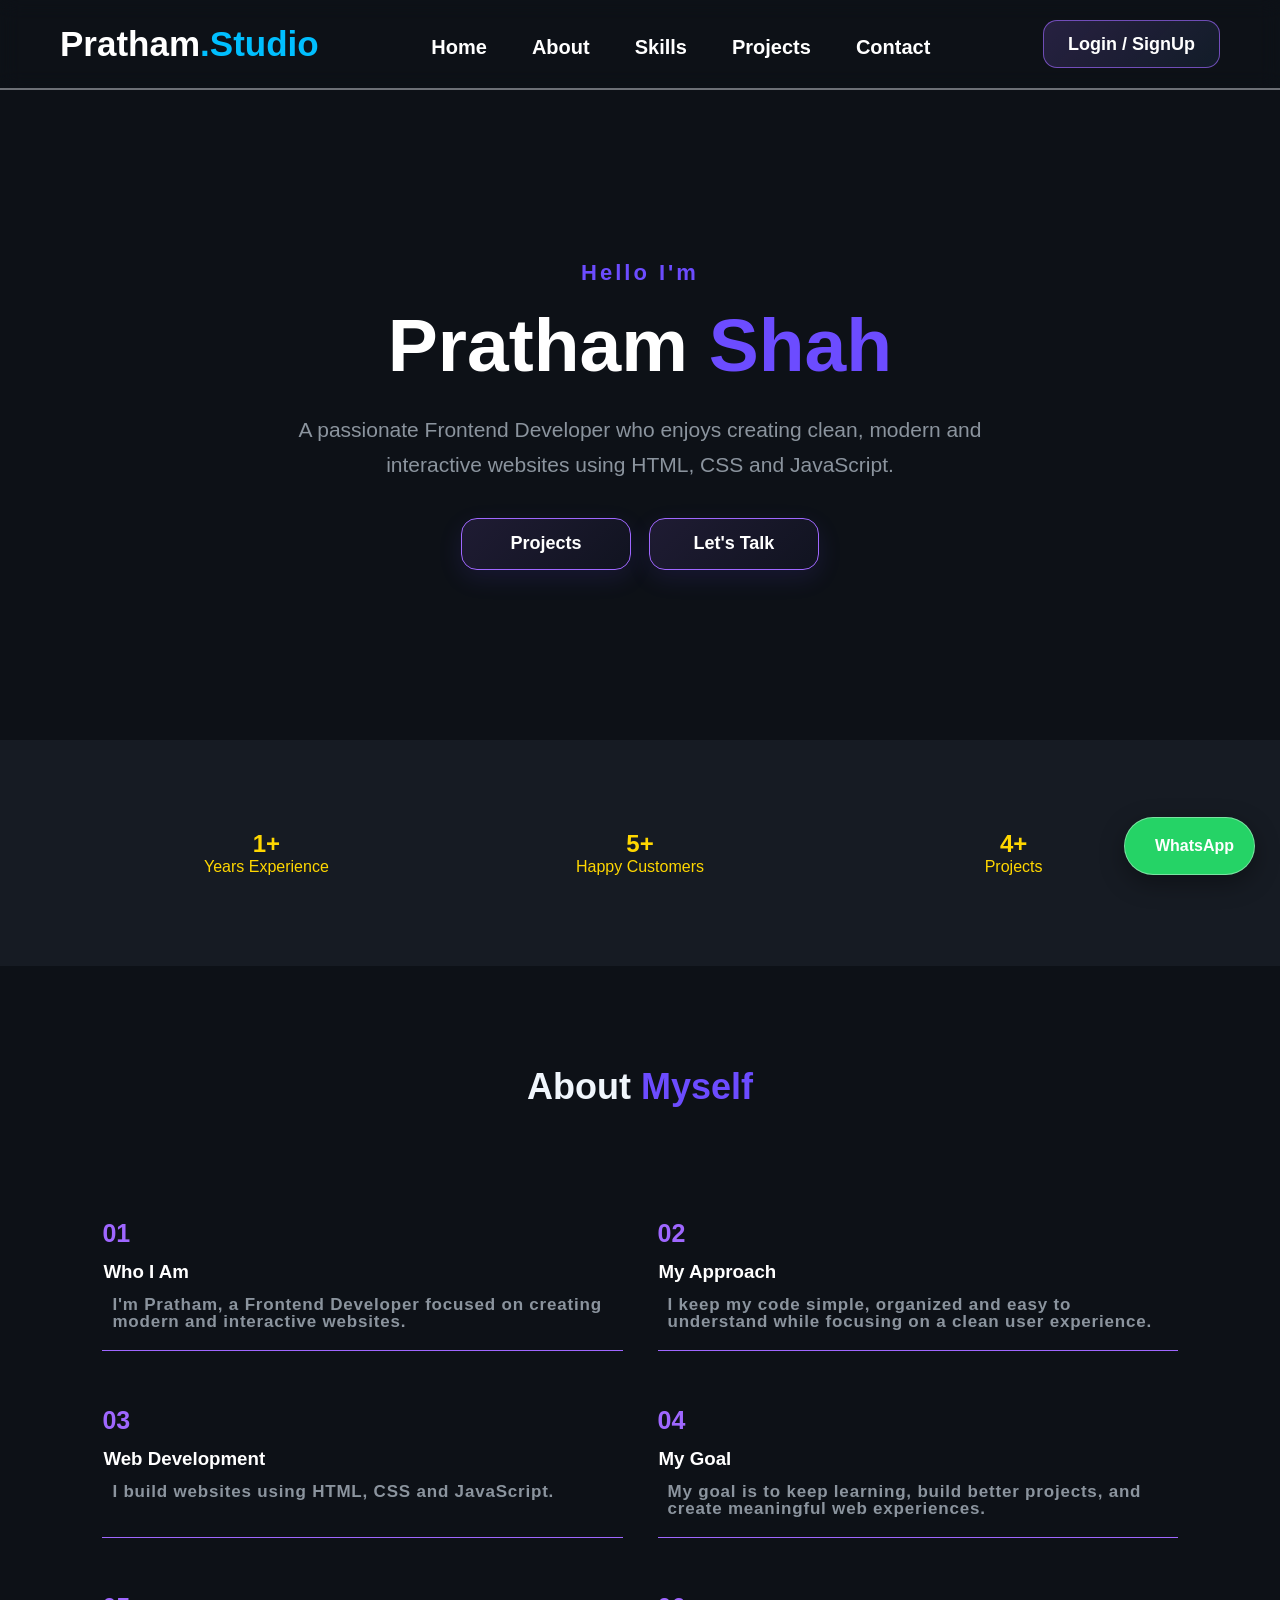
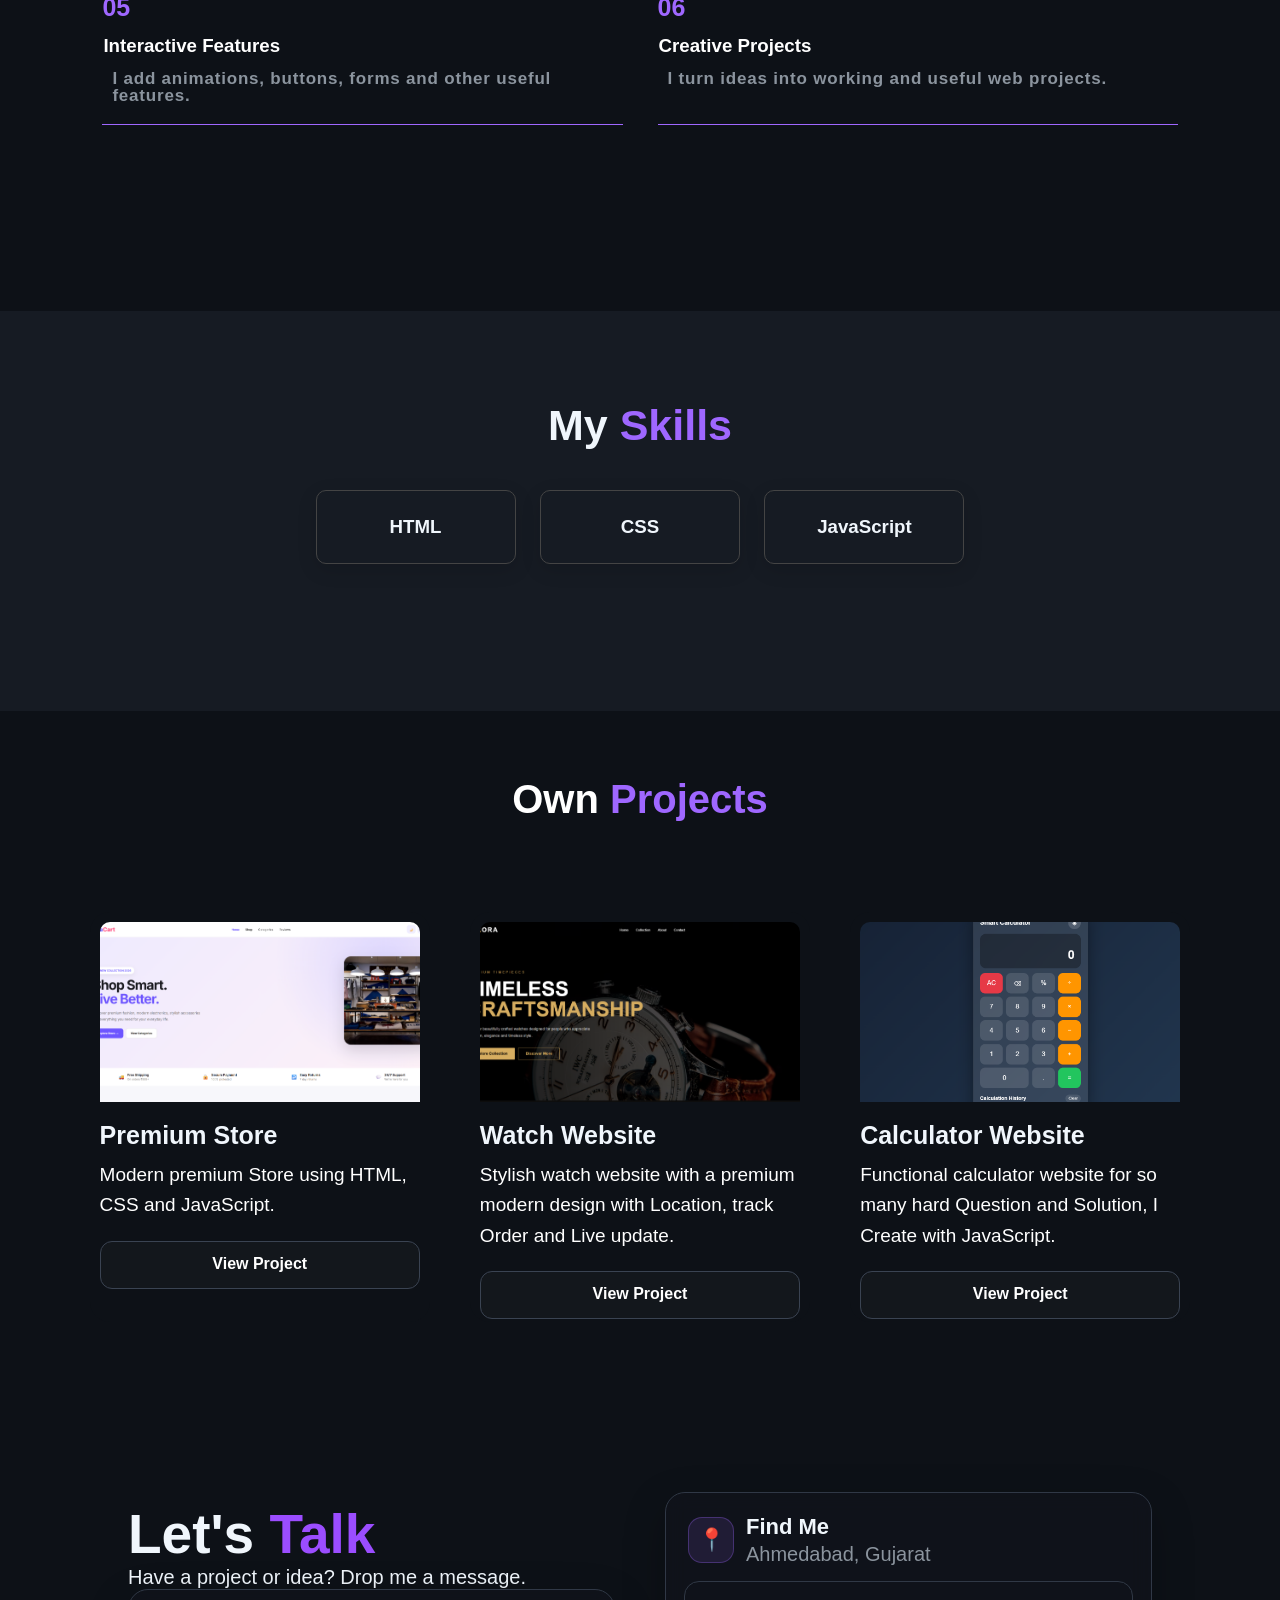
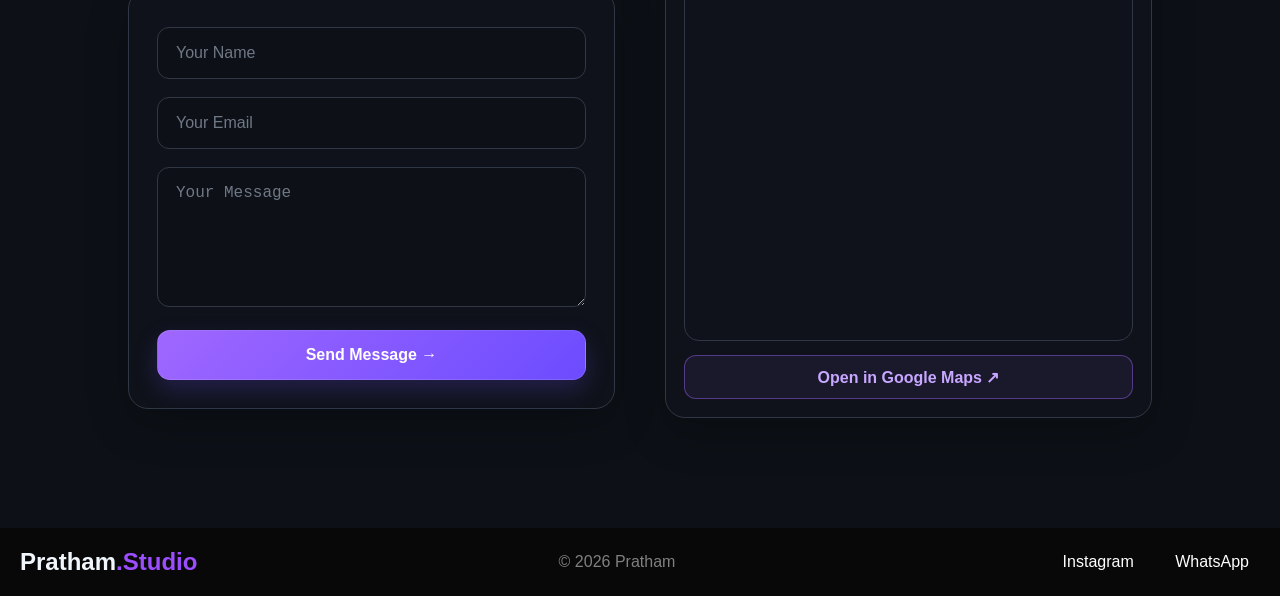
==== index.html @ 8ce38091 "Add files via upload" ====
<!DOCTYPE html>
<html lang="en">

<head>
    <meta charset="UTF-8">
    <meta name="viewport" content="width=device-width, initial-scale=1.0">
    <title>My Website</title>
    <link rel="stylesheet" href="style1.css">
</head>

<body>

    <!-- NAVBAR -->

    <nav>
        <div class="a1">
            Pratham<span>.Studio</span>
        </div>

        <ul class="a2">
            <li><a href="#" id="l1">Home</a></li>
            <li><a href="#c1" id="l2">About</a></li>
            <li><a href="#z1" id="l3">Skills</a></li>
            <li><a href="#d2" id="l4">Projects</a></li>
            <li><a href="#contact" id="l5">Contact</a></li>
        </ul>

        <a href="login.html" class="a3">Login / SignUp</a>
    </nav>

    <!-- hero -->

    <section class="b1">
        <div id="b2">
            <div class="b3">Hello I'm</div>
            <h1>Pratham <span>Shah</span></h1>
            <p>A passionate Frontend Developer who enjoys
                creating clean, modern and interactive websites
                using HTML, CSS and JavaScript.</p>
            <div>
                <button type="button" class="b4" onclick="location.href='#d2'">Projects</button>&nbsp;&nbsp;&nbsp;
                <button type="button" class="b4"onclick="location.href='#contact'">Let's Talk</button>
            </div>
        </div>
    </section>

    <!-- My experience -->

    <section class="stats">

        <div class="stat">
            <h2>1+</h2>
            <p>Years Experience</p>
        </div>

        <div class="stat">
            <h2>5+</h2>
            <p>Happy Customers</p>
        </div>

        <div class="stat">
            <h2>4+</h2>
            <p>Projects</p>
        </div>

    </section>

    <!-- About -->

    <section id="c1">
        <div class="c2-title">
            <h2>About <span>Myself</span></h2>
        </div>
        <br><br>
        <div class="c3">
            <div>
                <span>01</span>
                <h3>Who I Am</h3>
                <p>I'm Pratham, a Frontend Developer focused on creating modern and interactive websites.</p>
            </div>
            <div>
                <span>02</span>
                <h3>My Approach</h3>
                <p>I keep my code simple, organized and easy to understand while focusing on a clean user experience.
                </p>
            </div>
            <div>
                <span>03</span>
                <h3>Web Development</h3>
                <p>I build websites using HTML, CSS and JavaScript.</p>
            </div>
            <div>
                <span>04</span>
                <h3>My Goal</h3>
                <p>My goal is to keep learning, build better projects, and create meaningful web experiences.</p>
            </div>
            <div>
                <span>05</span>
                <h3>Interactive Features</h3>
                <p>I add animations, buttons, forms and other useful features.</p>
            </div>
            <div>
                <span>06</span>
                <h3>Creative Projects</h3>
                <p>I turn ideas into working and useful web projects.</p>
            </div>
        </div>
    </section>
    <br><br>
    <section class="skills">
        <div id="z1">
            <h2>My <span>Skills</span></h2>
        </div>

        <div class="skill-box" onmouseenter="showText('html')" onmouseleave="hideText()">
            <h3>HTML</h3>
        </div>

        <div class="skill-box" onmouseenter="showText('css')" onmouseleave="hideText()">
            <h3>CSS</h3>
        </div>

        <div class="skill-box" onmouseenter="showText('js')" onmouseleave="hideText()">
            <h3>JavaScript</h3>
        </div>

        <p id="skill-text"></p>

    </section>
    <br><br>
    <div>
        <h1 id="d2">Own <span>Projects</span></h1>
    </div>

    <section class="d1" id="d1">

        <div>
            <img src="Screenshot 2026-09-14 160848.png" alt="Frontend Website">
            <h3>Premium Store</h3>
            <p>Modern premium Store using HTML, CSS and JavaScript.</p>
            <a href="web/Premium Store.html" target="_blank">View Project</a>
        </div>

        <div>
            <img src="Screenshot 2026-08-30 172807.png" alt="Watch Website">
            <h3>Watch Website</h3>
            <p>Stylish watch website with a premium modern design with Location, track Order and Live update.</p>
            <a href="web/watch.html">View Project</a>
        </div>

        <div>
            <img src="Screenshot 2026-08-30 172733.png" alt="Calculator Website">
            <h3>Calculator Website</h3>
            <p>Functional calculator website for so many hard Question and Solution, I Create with JavaScript.</p>
            <a href="web/Calculator.html">View Project</a>
        </div>

    </section>

    <!-- Contact Section -->

    <section class="contact" id="contact">

        <div class="contact-left">
            <h2>Let's <span>Talk</span></h2>
            <p>Have a project or idea? Drop me a message.</p>

            <form>
                <input type="text" placeholder="Your Name">
                <input type="email" placeholder="Your Email">
                <textarea placeholder="Your Message"></textarea>
                <button type="submit">Send Message →</button>
            </form>
        </div>

        <div class="contact-map">
            <div class="map-card">
                <div class="map-heading">
                    <span class="map-dot">📍</span>
                    <div>
                        <h3>Find Me</h3>
                        <p>Ahmedabad, Gujarat</p>
                    </div>
                </div>

                <div class="map-frame">
                    <iframe
                        src="https://www.openstreetmap.org/export/embed.html?bbox=72.45%2C22.95%2C72.70%2C23.15&amp;layer=mapnik&amp;marker=23.0225%2C72.5714"
                        loading="lazy" title="Map showing Ahmedabad, Gujarat">
                    </iframe>
                </div>

                <a class="map-link" href="https://www.google.com/maps/search/?api=1&amp;query=Ahmedabad%2C%20Gujarat"
                    target="_blank" rel="noopener noreferrer">
                    Open in Google Maps ↗
                </a>
            </div>
        </div>

    </section>


    <!-- WhatsApp Floating Button -->
    <a href="https://wa.me/91XXXXXXXXXX?text=Hello%20Pratham%2C%20I%20want%20to%20know%20more%20about%20your%20services."
        target="_blank" rel="noopener noreferrer" class="whatsapp-btn" aria-label="Chat on WhatsApp">
        <i class="fa-brands fa-whatsapp"></i>
        <span>WhatsApp</span>
    </a>

    <!-- Footer -->

    <footer>
        <div class="footer">

            <h2>Pratham<span>.Studio</span></h2>

            <p>© 2026 Pratham</p>

            <div class="icons">
                <a href="#">Instagram</a>
                <a href="#">WhatsApp</a>
            </div>

        </div>
    </footer>

    <script src="script.js"></script>
</body>

</html>
---- style1.css ----
:root {
            --bg: #0D1117;
            --navbar: #484f5872;
            --primary: #238636;
            --accent: #58A6FF;
            --text: #F0F6FC;
            --muted: #8B949E;
        }

        * {
            margin: 0;
            padding: 0;
            box-sizing: border-box;
        }

        .unkempt-regular {
            font-family: "Unkempt", cursive;
            font-weight: 400;
            font-style: normal;
        }

        .unkempt-bold {
            font-family: "Unkempt", cursive;
            font-weight: 700;
            font-style: normal;
        }


        section {
            padding: 90px 7%;
        }

        .stats {
            background: #161b23;
            display: grid;
            grid-template-columns: repeat(3, 1fr);
            text-align: center;
            gap: 20px;
            color: gold;

        }

        html {
            scroll-behavior: smooth;
        }

        body {
            font-family: Arial, sans-serif;
            background: var(--bg);
            color: var(--text);
        }

        /* NAVBAR */
        nav {
            width: 100%;
            height: 90px;
            display: flex;
            align-items: center;
            justify-content: space-between;
            padding: 0 60px;
            position: sticky;
            top: 0;
            z-index: 1000;
            border-bottom: 2px solid #6d7076;
            background: var(--navbar);
            background: transparent;
            backdrop-filter: blur(10px);
            font-size: 30px;
        }

        /* LOGO */
        .a1 {
            color: white;
            font-size: 35px;
            font-weight: bold;
        }

        .a1 span {
            color: #00bfff;
        }

        /* MENU */
        .a2 {
            display: flex;
            gap: 15px;
            list-style: none;
        }
        

        .a2 li a {
            color: white;
            padding: 8px 15px;
            text-decoration: none;
            font-size: 20px;
            font-weight: bold;
            border-radius: 35px;
            transition: 0.2s;
        }

        .a2 li a:hover {
            color: #ffffff;
            background: #9F67FF;
            padding: 14px 38px;
            font-size: 24px;
            border-radius: 50px;
        }


        /* BUTTON */
        .a3 {
            padding: 16px 30px;
            font-size: 18px;
            border-radius: 20px;
            text-decoration: none;
            font-weight: bold;
            transition: 0.3s;
            color: #FFFFFF;
            border: 1px solid white;
            transition: 0.3s;
        }

        .a3:hover {
            /* background: #0f8beb; */
            background: #9F67FF;
            color: #ffffFF;
            transition: .3s;
        }

        #c1,
        #z1,
        #d2,
        #contact {
            scroll-margin-top: 110px;
        }

        /* hero */

        /* .b1 {
     height: 620px;
     display: flex;
     align-items: center;
     padding: 0 10%;
     position: relative;
     overflow: hidden;
 }

 .b2 {
     width: 650px;
     animation: slideUp 1s ease;
 }

 h1 {
     color: white;
 }

 .b3 {
     color: #6c4cff;
     font-weight: bold;
     letter-spacing: 2px;
     margin-bottom: 15px;
 }

 .b1 h1 {
     font-size: 62px;
     line-height: 1.1;
     margin-bottom: 20px;
 }

 .b1 h1 span {
     color: #6c4cff;
 }

 .b1 p {
     font-size: 19px;
     color: #666;
     line-height: 1.7;
     width: 570px;
 }

 .b4 {
     margin-top: 35px;
 }

 .b4 {
     display: inline-flex;
     padding: 15px 30px;
     border-radius: 30px;
     text-decoration: none;
     font-weight: bold;
     font-size: 17px;
     transition: 0.3s;
     background: scroll;
     color: #26bee5;
     border-radius: 35px;
     border: none;
     transition: 0.3s ease;
 }

 .b4:hover {
     background: #0f8beb;
     color: #ffffff;
     text-decoration: none;
     transition: .3s;
 } */

        /* HERO */

        .b1 {
            min-height: 650px;
            display: flex;
            align-items: center;
            justify-content: center;
            text-align: center;
            padding: 80px 10%;
            position: relative;
            overflow: hidden;
        }

        .b2 {
            width: 800px;
            animation: slideUp 1s ease;
        }

        /* Hello I'm */
        .b3 {
            color: #6c4cff;
            font-size: 22px;
            font-weight: bold;
            letter-spacing: 3px;
            margin-bottom: 18px;
        }

        /* Main Heading */
        .b1 h1 {
            color: white;
            font-size: 75px;
            line-height: 1.1;
            margin-bottom: 25px;
        }

        .b1 h1 span {
            color: #6c4cff;
        }

        /* Paragraph */
        .b1 p {
            font-size: 21px;
            color: #8B949E;
            line-height: 1.7;
            width: 700px;
            max-width: 100%;
            margin: auto;
        }

        /* Buttons */
        .b4 {
            display: inline-flex;
            align-items: center;
            justify-content: center;
            margin-top: 35px;
            padding: 16px 35px;
            border-radius: 35px;
            font-weight: bold;
            font-size: 18px;
            background: transparent;
            color: #26bee5;
            border: 1px solid #26bee5;
            cursor: pointer;
            transition: 0.3s ease;
        }

        .b4:hover {
            background: #0f8beb;
            color: white;
            transform: translateY(-4px);
            box-shadow: 0 8px 25px rgba(15, 139, 235, 0.3);
        }

        @keyframes slideUp {
            from {
                opacity: 0;
                transform: translateY(40px);
            }

            to {
                opacity: 1;
                transform: translateY(0);
            }
        }

        /* About */

        #c1 {
            padding: 100px 8%;
        }

        .c2-title {
            text-align: center;
            margin-bottom: 55px;
        }

        .c2-title h2 {
            font-size: 36px;
            margin-bottom: 10px;
        }

        .c2-title span {
            color: #6c4cff;
        }

        .c3 {
            display: grid;
            grid-template-columns: repeat(2, 1fr);
            gap: 35px;

        }

        .c3 div {
            border-bottom: 1px solid #9F67FF;
            padding: 20px 0;
            gap: 20px;
            font-weight: bold;
        }

        .c3 span {
            color: #9F67FF;
            font-size: 25px;
        }

        .c3 h3 {
            color: white;
            margin: 13px 1px;
        }

        .c3 p {
            color: #8B949E;
            line-height: 1;
            margin: 0 10px;
            font-size: 17px;
            letter-spacing: 0.8px;
        }

        /* skills */

        .skills {
            text-align: center;
            justify-content: center;
            background: #161b23;
            height: 400px;
            width: 100%;
            margin: auto;
            margin-top: 50px;
            margin-bottom: 30px;
        }

        .skills h2 {
            font-size: 43px;
        }

        .skills span {
            color: #9F67FF;
        }

        .skill-box {
            display: inline-block;
            width: 200px;
            padding: 25px;
            margin: 10px;
            border: 1px solid #444;
            border-radius: 10px;
            text-align: center;
            margin-top: 40px;
            transition: 0.8s;
        }

        .skill-box:hover {
            background: #9b4dff;
            color: white;
            transition: 0.3s;
        }

        /* h1 */

        #d2 {
            margin: 0;
            font-size: 40px;
            text-align: center;
            /* margin-top: 100px;
     margin-bottom: 100px; */
            color: white;
        }

        #d2 span {
            color: #9F67FF;
        }

        /* PROJECT */

        .d1 {
            display: flex;
            gap: 40px;
            justify-content: center;
        }

        .d1>div {
            width: 250px;
            height: 200px;
            background: var(--bg);
            padding: 10px 10px;
            border-radius: 20px;
            box-sizing: border-box;
            height: 410px;
            width: 500px;

        }

        .d1>div:hover {
            color: #FFFFFF;
        }

        .d1>div>img {
            font-size: 40px;
            margin-bottom: 15px;
        }

        .d1 h3 {
            margin-bottom: 10px;
            font-size: 25px;
        }

        .d1 p {
            line-height: 1.6;
            font-size: 19px;
            color: white;
        }

        .d1 img {
            width: 100%;
            height: 180px;
            object-fit: cover;
            border-radius: 10px 10px 0 0;
        }

        .d1 a {
            display: block;
            margin-top: 25px;
            padding: 13px;
            color: rgb(255, 255, 255);
            text-align: center;
            text-decoration: none;
            border-radius: 8px;
            font-weight: bolder;
            transition: 0.3s;
        }

        .d1 a:hover {
            /* transform: translateY(-3px); */
            background: #9F67FF;
            color: var(--bg);
            font-weight: bolder;
            padding: 25px 30px;
        }

        /* Contact */

        .contact {
            display: flex;
            gap: 50px;
            padding: 80px 10%;
            align-items: center;
            /* margin-top: 120px;
     margin-bottom: 120px; */
        }

        .contact-left {
            width: 50%;
            min-width: 0;
        }

        .contact-map {
            width: 50%;
            min-width: 0;
        }

        .map-card {
            padding: 18px;
            background: rgba(17, 20, 28, 0.78);
            border: 1px solid #303846;
            border-radius: 20px;
            box-shadow: 0 15px 40px rgba(0, 0, 0, 0.25);
            backdrop-filter: blur(10px);
            transition: transform .35s ease, border-color .35s ease, box-shadow .35s ease;
        }

        .map-card:hover {
            transform: translateY(-5px);
            border-color: rgba(159, 103, 255, .65);
            box-shadow: 0 18px 45px rgba(108, 76, 255, .18);
        }

        .map-heading {
            display: flex;
            align-items: center;
            gap: 12px;
            margin: 3px 4px 15px;
        }

        .map-dot {
            width: 46px;
            height: 46px;
            display: grid;
            place-items: center;
            border-radius: 14px;
            background: rgba(159, 103, 255, .12);
            border: 1px solid rgba(159, 103, 255, .3);
            font-size: 22px;
        }

        .map-heading h3 {
            margin: 0 0 3px;
            font-size: 22px;
        }

        .map-heading p {
            margin: 0;
            color: #8b949e;
            font-size: 14px;
        }

        .map-frame {
            width: 100%;
            height: 360px;
            overflow: hidden;
            border-radius: 15px;
            border: 1px solid #303846;
        }

        .map-frame iframe {
            width: 100%;
            height: 100%;
            border: 0;
            display: block;
        }

        .map-link {
            display: flex;
            align-items: center;
            justify-content: center;
            width: 100%;
            min-height: 48px;
            margin-top: 14px;
            padding: 12px 18px;
            box-sizing: border-box;
            border: 1px solid rgba(159, 103, 255, .55);
            border-radius: 13px;
            background: linear-gradient(135deg, rgba(159, 103, 255, .14), rgba(88, 166, 255, .08));
            color: white;
            text-decoration: none;
            font-weight: 600;
            transition: transform .3s ease, background .3s ease, box-shadow .3s ease;
        }

        .map-link:hover {
            transform: translateY(-3px);
            background: linear-gradient(135deg, #9f67ff, #6c4cff);
            box-shadow: 0 10px 25px rgba(159, 103, 255, .25);
        }

        .contact h2 {
            font-size: 55px;
        }

        .contact h2 span {
            color: #9b4dff;
        }

        .contact p {
            font-size: 20px;
        }

        /* =========================
           CONTACT FORM
        ========================= */

        .contact form {
            width: 100%;
            padding: 28px;
            background: rgba(17, 20, 28, 0.78);
            border: 1px solid #303846;
            border-radius: 20px;
            box-shadow: 0 15px 40px rgba(0, 0, 0, 0.25);
            backdrop-filter: blur(10px);
        }

        .contact input,
        .contact textarea {
            width: 100%;
            padding: 16px 18px;
            margin: 9px 0;
            background: #0d1117;
            color: white;
            border: 1px solid #303846;
            border-radius: 12px;
            outline: none;
            font-size: 16px;
            transition: border-color 0.3s ease, box-shadow 0.3s ease, transform 0.3s ease;
        }

        .contact input:focus,
        .contact textarea:focus {
            border-color: #9F67FF;
            box-shadow: 0 0 0 3px rgba(159, 103, 255, 0.12), 0 0 18px rgba(159, 103, 255, 0.15);
            transform: translateY(-2px);
        }

        .contact input::placeholder,
        .contact textarea::placeholder {
            color: #6f7885;
        }

        .contact textarea {
            height: 140px;
            resize: vertical;
        }

        .contact button {
            width: 100%;
            margin-top: 10px;
            padding: 15px;
            background: linear-gradient(135deg, #9F67FF, #6c4cff);
            color: white;
            border: none;
            border-radius: 12px;
            font-size: 17px;
            font-weight: bold;
            cursor: pointer;
            transition: 0.3s ease;
            box-shadow: 0 8px 20px rgba(108, 76, 255, 0.25);
        }

        .contact button:hover {
            transform: translateY(-3px);
            box-shadow: 0 10px 30px rgba(159, 103, 255, 0.45);
        }

        .contact button:active {
            transform: scale(0.98);
        }

        /* =========================
           WHATSAPP GLOW BUTTON
        ========================= */

        .whatsapp-btn {
            position: fixed;
            right: 25px;
            bottom: 25px;
            min-width: 58px;
            height: 58px;
            padding: 0 20px;
            display: flex;
            align-items: center;
            justify-content: center;
            gap: 10px;
            background: #25D366;
            color: white;
            border-radius: 50px;
            text-decoration: none;
            font-size: 16px;
            font-weight: bold;
            border: 2px solid rgba(255, 255, 255, 0.35);
            box-shadow: 0 0 10px rgba(37, 211, 102, 0.45), 0 0 25px rgba(37, 211, 102, 0.25), 0 8px 25px rgba(0, 0, 0, 0.35);
            z-index: 9999;
            transition: all 0.35s ease;
            animation: whatsappPulse 2.5s infinite;
        }

        .whatsapp-btn i {
            font-size: 30px;
        }

        .whatsapp-btn:hover {
            transform: translateY(-6px) scale(1.06);
            background: #20c961;
            box-shadow: 0 0 18px rgba(37, 211, 102, 0.8), 0 0 40px rgba(37, 211, 102, 0.45), 0 12px 30px rgba(0, 0, 0, 0.4);
        }

        @keyframes whatsappPulse {

            0%,
            100% {
                box-shadow: 0 0 10px rgba(37, 211, 102, 0.45), 0 0 25px rgba(37, 211, 102, 0.25), 0 8px 25px rgba(0, 0, 0, 0.35);
            }

            50% {
                box-shadow: 0 0 18px rgba(37, 211, 102, 0.75), 0 0 40px rgba(37, 211, 102, 0.45), 0 10px 30px rgba(0, 0, 0, 0.35);
            }
        }

        @media (max-width: 900px) {
            .contact {
                gap: 30px;
                padding-left: 6%;
                padding-right: 6%;
            }

            .contact-left,
            .contact-map {
                width: 50%;
            }

            .map-frame {
                height: 330px;
            }
        }

        @media (max-width: 700px) {
            .contact {
                flex-direction: column;
                padding: 60px 6%;
            }

            .contact-left,
            .contact-map {
                width: 100%;
            }

            .contact h2 {
                font-size: 40px;
            }

            .contact form {
                padding: 20px;
                box-sizing: border-box;
            }

            .map-frame {
                height: 300px;
            }
        }

        @media (max-width: 600px) {
            .whatsapp-btn {
                right: 18px;
                bottom: 18px;
                width: 58px;
                min-width: 58px;
                height: 58px;
                padding: 0;
                border-radius: 50%;
            }

            .whatsapp-btn span {
                display: none;
            }
        }

        /* footer */

        footer {
            padding: 15px 20px;
            background: #080808;
            margin-top: 30px;
        }

        .footer {
            display: flex;
            align-items: center;
            justify-content: space-between;
        }

        .footer h2 span {
            color: #9b4dff;
        }

        .footer p {
            color: gray;
        }

        .icons a {
            color: white;
            text-decoration: none;
            margin-left: 15px;
        }

        .icons a:hover {
            color: #9b4dff;
        }

        /* ===== GLOBAL BUTTON UPGRADE ===== */
        button,
        .a3,
        .b4,
        .d1 a,
        .map-link,
        .icons a,
        .whatsapp-btn {
            -webkit-tap-highlight-color: transparent;
        }

        .a3,
        .b4,
        .d1 a,
        .map-link {
            position: relative;
            overflow: hidden;
        }

        .a2::before,
        .a3::before,
        .b4::before,
        .d1 a::before,
        .map-link::before {
            content: "";
            position: absolute;
            top: 0;
            left: -120%;
            width: 70%;
            height: 100%;
            background: linear-gradient(90deg,
                    transparent,
                    rgba(255, 255, 255, .20),
                    transparent);
            transform: skewX(-20deg);
            transition: left .55s ease;
        }

        .a3:hover::before,
        .b4:hover::before,
        .d1 a:hover::before,
        .map-link:hover::before {
            left: 140%;
        }

        /* Navbar CTA */
        .a3 {
            display: inline-flex;
            align-items: center;
            justify-content: center;
            min-height: 48px;
            padding: 12px 24px;
            border: 1px solid rgba(159, 103, 255, .65);
            border-radius: 14px;
            background: linear-gradient(135deg, rgba(159, 103, 255, .18), rgba(88, 166, 255, .08));
            box-shadow: 0 0 0 rgba(159, 103, 255, 0);
            transition: transform .3s ease, box-shadow .3s ease, background .3s ease;
        }

        .a3:hover {
            background: linear-gradient(135deg, #9f67ff, #6c4cff);
            transform: translateY(-3px);
            box-shadow: 0 10px 28px rgba(159, 103, 255, .28);
        }

        /* Hero CTA */
        .b4 {
            min-width: 170px;
            min-height: 52px;
            padding: 14px 28px;
            border: 1px solid #9f67ff;
            border-radius: 16px;
            background: linear-gradient(135deg, rgba(159, 103, 255, .12), rgba(108, 76, 255, .04));
            color: #fff;
            box-shadow: 0 8px 24px rgba(108, 76, 255, .12);
        }

        .b4:hover {
            background: linear-gradient(135deg, #9f67ff, #6c4cff);
            color: #fff;
            transform: translateY(-4px);
            box-shadow: 0 14px 32px rgba(159, 103, 255, .32);
        }

        /* Project buttons */
        .d1 a {
            position: relative;
            min-height: 48px;
            padding: 13px 18px;
            margin-top: 20px;
            border: 1px solid #3a4352;
            background: rgba(255, 255, 255, .025);
            color: #fff;
            border-radius: 12px;
            transition: transform .3s ease, background .3s ease, border-color .3s ease, box-shadow .3s ease;
        }

        .d1 a:hover {
            background: linear-gradient(135deg, #9f67ff, #6c4cff);
            border-color: #9f67ff;
            color: #fff;
            padding: 13px 18px;
            transform: translateY(-3px);
            box-shadow: 0 10px 24px rgba(159, 103, 255, .25);
        }

        /* Contact submit */
        .contact button {
            position: relative;
            overflow: hidden;
            min-height: 50px;
            padding: 14px 25px;
            border: 1px solid rgba(255, 255, 255, .10);
            border-radius: 13px;
            background: linear-gradient(135deg, #9f67ff, #6c4cff);
            color: #fff;
            font-size: 16px;
            font-weight: 700;
            cursor: pointer;
            box-shadow: 0 10px 25px rgba(108, 76, 255, .22);
            transition: transform .3s ease, box-shadow .3s ease, filter .3s ease;
        }

        .contact button:hover {
            transform: translateY(-3px);
            filter: brightness(1.08);
            box-shadow: 0 14px 32px rgba(108, 76, 255, .38);
        }

        .contact button:active {
            transform: translateY(0) scale(.98);
        }

        /* Map button */
        .map-link {
            min-height: 44px;
            padding: 11px 18px;
            border: 1px solid rgba(159, 103, 255, .45);
            border-radius: 12px;
            background: rgba(159, 103, 255, .08);
            color: #c7a7ff;
            transition: transform .3s ease, background .3s ease, box-shadow .3s ease;
        }

        .map-link:hover {
            background: #9f67ff;
            color: #fff;
            transform: translateX(4px);
            box-shadow: 0 8px 20px rgba(159, 103, 255, .25);
        }

        /* Skill cards feel clickable */
        .skill-box {
            cursor: pointer;
            box-shadow: 0 6px 20px rgba(0, 0, 0, .12);
        }

        .skill-box:hover {
            transform: translateY(-6px);
            box-shadow: 0 12px 28px rgba(159, 103, 255, .22);
        }

        /* WhatsApp */
        .whatsapp-btn {
            border: 1px solid rgba(255, 255, 255, .38);
            box-shadow:
                0 0 0 0 rgba(37, 211, 102, .30),
                0 8px 25px rgba(0, 0, 0, .35);
            animation: waGlow 2.8s ease-in-out infinite;
        }

        @keyframes waGlow {

            0%,
            100% {
                box-shadow:
                    0 0 0 0 rgba(37, 211, 102, .22),
                    0 8px 25px rgba(0, 0, 0, .35);
            }

            50% {
                box-shadow:
                    0 0 0 8px rgba(37, 211, 102, 0),
                    0 10px 30px rgba(37, 211, 102, .28);
            }
        }

        /* Footer links */
        .icons a {
            display: inline-flex;
            align-items: center;
            min-height: 38px;
            padding: 7px 11px;
            border-radius: 10px;
            transition: transform .25s ease, background .25s ease, color .25s ease;
        }

        .icons a:hover {
            background: rgba(159, 103, 255, .12);
            color: #c7a7ff;
            transform: translateY(-2px);
        }

        /* Better mobile sizing */
        @media (max-width: 700px) {
            .a3 {
                min-height: 44px;
                padding: 10px 16px;
                font-size: 15px;
            }

            .b4 {
                width: min(100%, 240px);
            }

            .d1 a,
            .map-link,
            .contact button {
                min-height: 48px;
            }
        }

        /* Accessibility */
        @media (prefers-reduced-motion: reduce) {

            *,
            *::before,
            *::after {
                animation-duration: .01ms !important;
                animation-iteration-count: 1 !important;
                scroll-behavior: auto !important;
                transition-duration: .01ms !important;
            }
        }
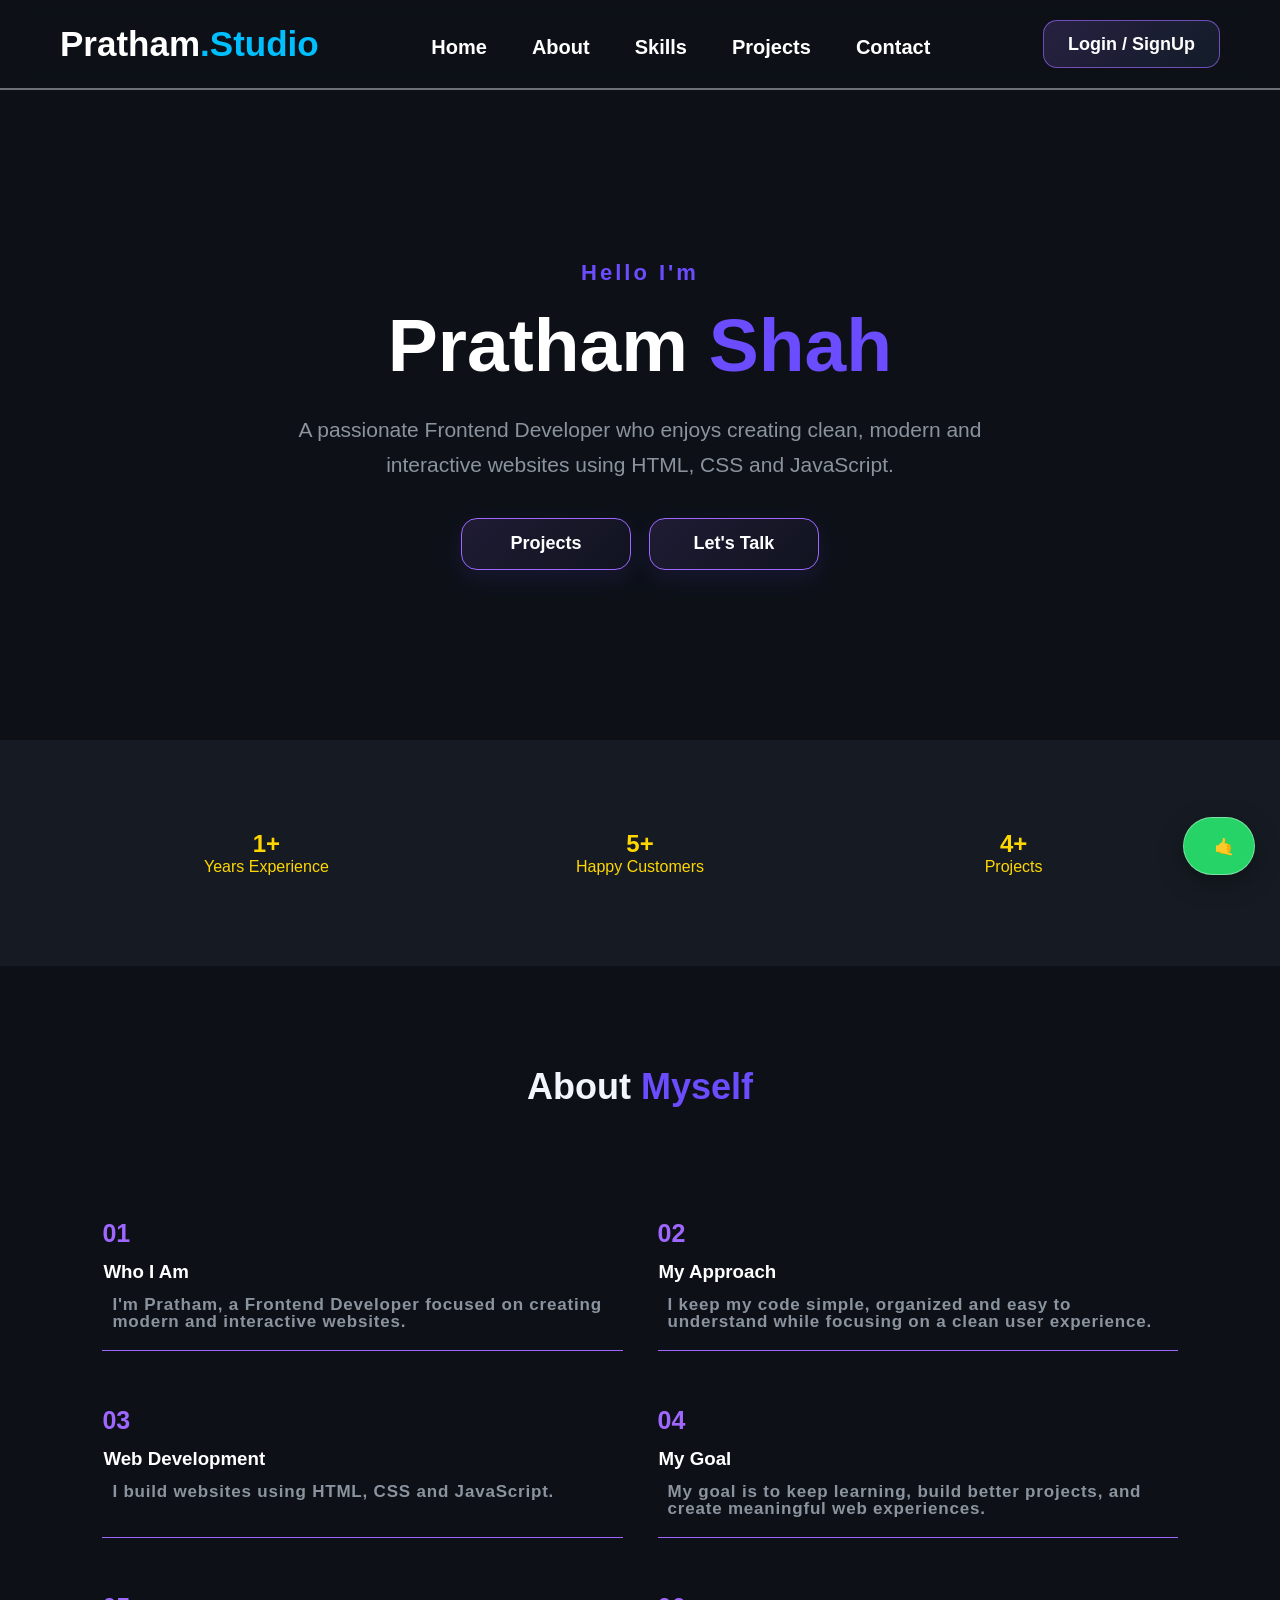
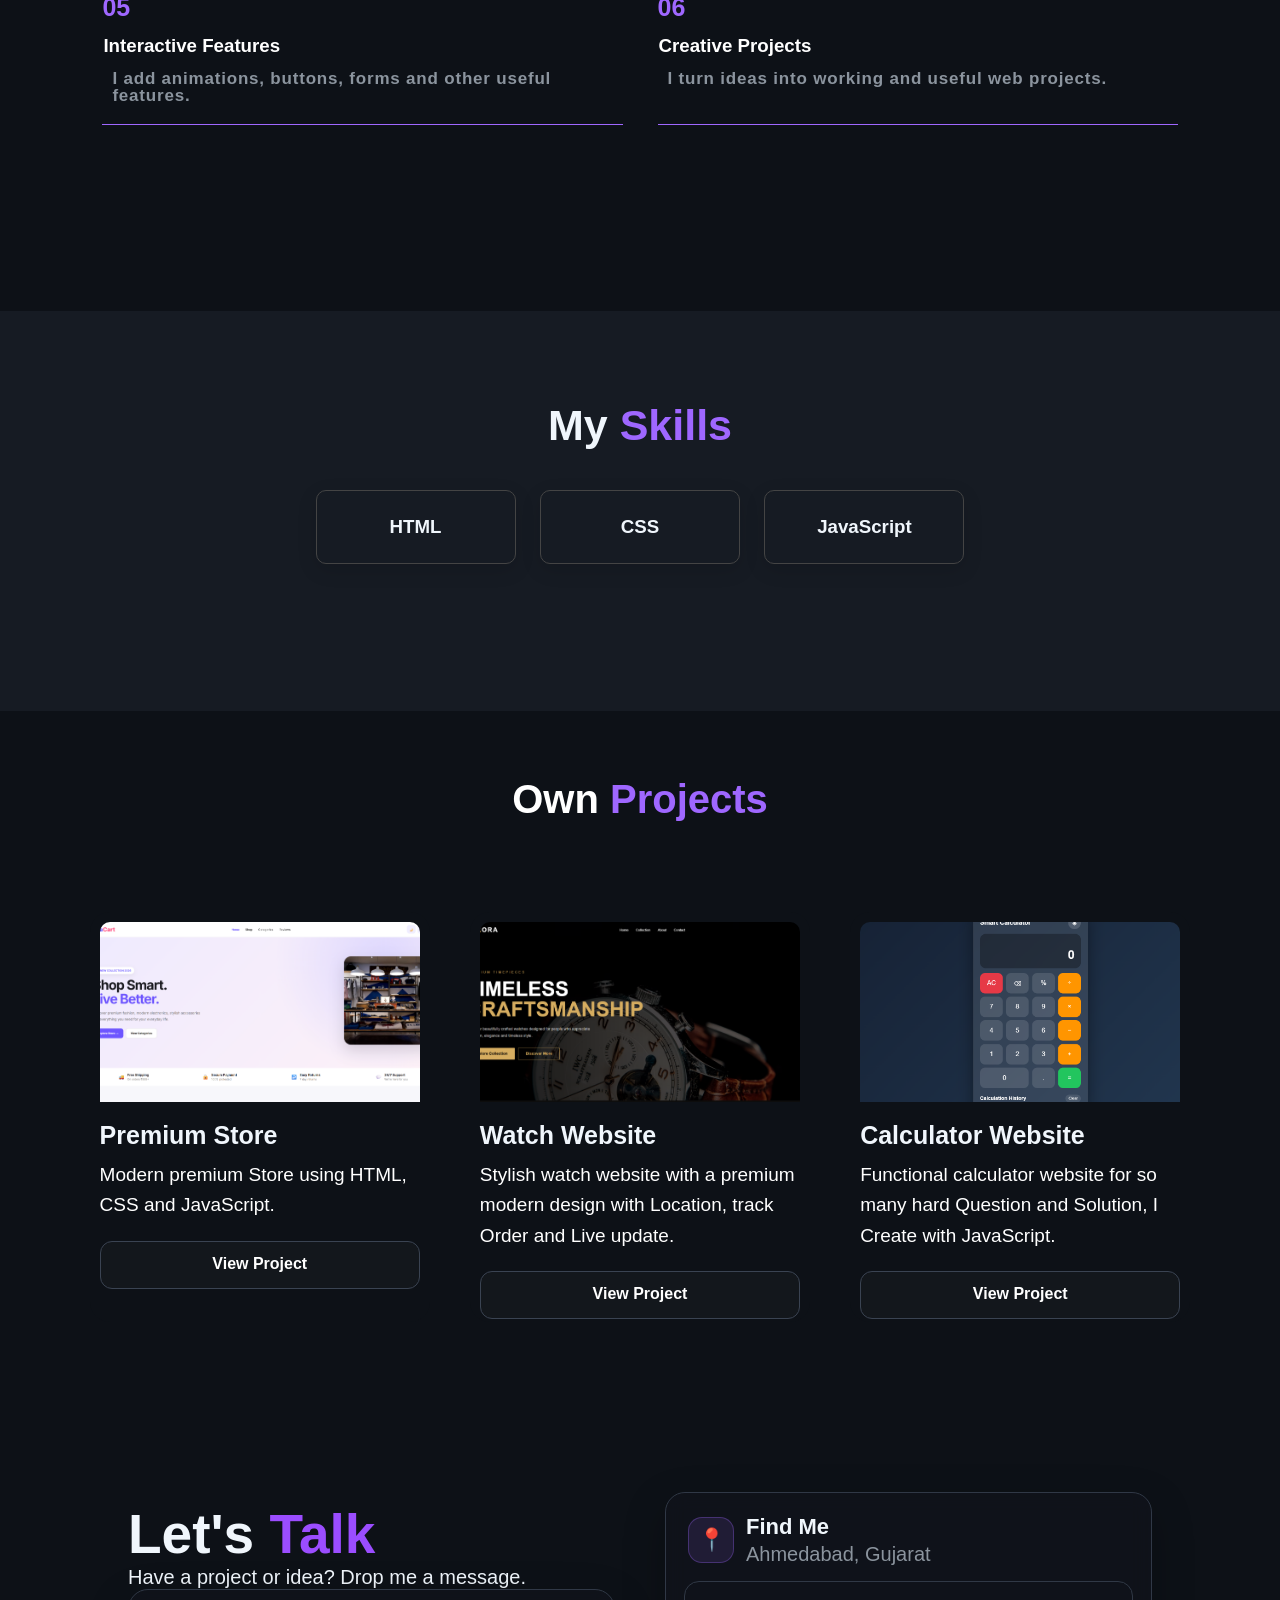
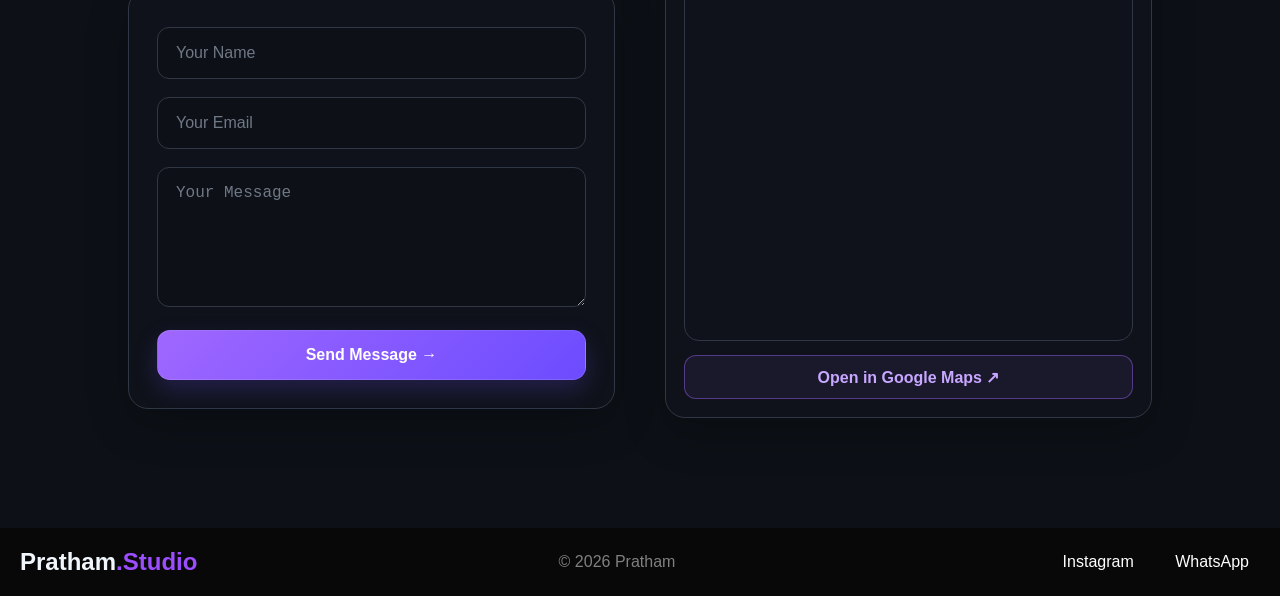
==== commit 7139fc1d: "Fix HTML formatting and structure" ====
--- a/index.html
+++ b/index.html
@@ -138,21 +138,21 @@
             <img src="Screenshot 2026-09-14 160848.png" alt="Frontend Website">
             <h3>Premium Store</h3>
             <p>Modern premium Store using HTML, CSS and JavaScript.</p>
-            <a href="web/Premium Store.html" target="_blank">View Project</a>
+            <a href="Premium Store.html" target="_blank">View Project</a>
         </div>
 
         <div>
             <img src="Screenshot 2026-08-30 172807.png" alt="Watch Website">
             <h3>Watch Website</h3>
             <p>Stylish watch website with a premium modern design with Location, track Order and Live update.</p>
-            <a href="web/watch.html">View Project</a>
+            <a href="watch.html">View Project</a>
         </div>
 
         <div>
             <img src="Screenshot 2026-08-30 172733.png" alt="Calculator Website">
             <h3>Calculator Website</h3>
             <p>Functional calculator website for so many hard Question and Solution, I Create with JavaScript.</p>
-            <a href="web/Calculator.html">View Project</a>
+            <a href="Calculator.html">View Project</a>
         </div>
 
     </section>
@@ -204,7 +204,7 @@
     <a href="https://wa.me/91XXXXXXXXXX?text=Hello%20Pratham%2C%20I%20want%20to%20know%20more%20about%20your%20services."
         target="_blank" rel="noopener noreferrer" class="whatsapp-btn" aria-label="Chat on WhatsApp">
         <i class="fa-brands fa-whatsapp"></i>
-        <span>WhatsApp</span>
+        <span>🤙</span>
     </a>
 
     <!-- Footer -->
@@ -227,4 +227,4 @@
     <script src="script.js"></script>
 </body>
 
-</html>+</html>
--- a/style1.css
+++ b/style1.css
@@ -1020,4 +1020,388 @@
                 scroll-behavior: auto !important;
                 transition-duration: .01ms !important;
             }
-        }+        }
+/* =========================================
+   MOBILE + TABLET RESPONSIVE
+========================================= */
+
+/* TABLET */
+@media (max-width: 900px) {
+
+    nav {
+        height: auto;
+        min-height: 75px;
+        padding: 15px 25px;
+        flex-wrap: wrap;
+        gap: 15px;
+    }
+
+    .a1 {
+        font-size: 28px;
+    }
+
+    .a2 {
+        gap: 5px;
+        flex-wrap: wrap;
+        justify-content: center;
+    }
+
+    .a2 li a {
+        font-size: 16px;
+        padding: 7px 10px;
+    }
+
+    .a2 li a:hover {
+        padding: 9px 15px;
+        font-size: 17px;
+    }
+
+    .a3 {
+        padding: 10px 16px;
+        font-size: 15px;
+    }
+
+    .b1 {
+        min-height: 580px;
+        padding: 70px 6%;
+    }
+
+    .b2 {
+        width: 100%;
+    }
+
+    .b3 {
+        font-size: 19px;
+    }
+
+    .b1 h1 {
+        font-size: 55px;
+    }
+
+    .b1 p {
+        width: 100%;
+        font-size: 18px;
+    }
+
+    .c3 {
+        grid-template-columns: 1fr;
+        gap: 20px;
+    }
+
+    .d1 {
+        flex-wrap: wrap;
+    }
+
+    .d1 > div {
+        width: 45%;
+        height: auto;
+        min-height: 380px;
+    }
+
+    .contact {
+        gap: 30px;
+        padding-left: 6%;
+        padding-right: 6%;
+    }
+
+    .contact-left,
+    .contact-map {
+        width: 50%;
+    }
+}
+
+
+/* MOBILE */
+@media (max-width: 600px) {
+
+    /* NAVBAR */
+    nav {
+        position: sticky;
+        top: 0;
+        width: 100%;
+        padding: 12px 15px;
+        min-height: auto;
+        justify-content: center;
+        flex-direction: column;
+        gap: 12px;
+    }
+
+    .a1 {
+        font-size: 25px;
+    }
+
+    .a2 {
+        width: 100%;
+        display: flex;
+        justify-content: center;
+        gap: 4px;
+    }
+
+    .a2 li a {
+        font-size: 13px;
+        padding: 6px 8px;
+    }
+
+    .a2 li a:hover {
+        padding: 8px 10px;
+        font-size: 14px;
+    }
+
+    .a3 {
+        width: 100%;
+        max-width: 180px;
+        min-height: 42px;
+        padding: 9px 15px;
+        font-size: 14px;
+    }
+
+
+    /* HERO */
+    .b1 {
+        min-height: 550px;
+        padding: 60px 20px;
+    }
+
+    .b2 {
+        width: 100%;
+    }
+
+    .b3 {
+        font-size: 16px;
+        letter-spacing: 2px;
+    }
+
+    .b1 h1 {
+        font-size: 40px;
+        line-height: 1.15;
+    }
+
+    .b1 p {
+        width: 100%;
+        font-size: 16px;
+        line-height: 1.6;
+    }
+
+    .b4 {
+        width: 100%;
+        max-width: 220px;
+        padding: 13px 20px;
+        font-size: 16px;
+    }
+
+
+    /* ABOUT */
+    #c1 {
+        padding: 70px 20px;
+    }
+
+    .c2-title {
+        margin-bottom: 35px;
+    }
+
+    .c2-title h2 {
+        font-size: 30px;
+    }
+
+    .c3 {
+        grid-template-columns: 1fr;
+        gap: 10px;
+    }
+
+    .c3 div {
+        padding: 18px 0;
+    }
+
+    .c3 span {
+        font-size: 21px;
+    }
+
+    .c3 p {
+        font-size: 15px;
+        line-height: 1.5;
+    }
+
+
+    /* SKILLS */
+    .skills {
+        height: auto;
+        min-height: 500px;
+        padding: 60px 15px;
+        margin-top: 20px;
+    }
+
+    .skills h2 {
+        font-size: 32px;
+    }
+
+    .skill-box {
+        width: 140px;
+        padding: 20px 10px;
+        margin: 7px;
+    }
+
+
+    /* PROJECTS */
+    #d2 {
+        font-size: 32px;
+        padding: 60px 15px 30px;
+    }
+
+    .d1 {
+        display: flex;
+        flex-direction: column;
+        align-items: center;
+        gap: 25px;
+        padding: 0 15px;
+    }
+
+    .d1 > div {
+        width: 100%;
+        max-width: 400px;
+        height: auto;
+        min-height: auto;
+        padding: 10px;
+    }
+
+    .d1 img {
+        width: 100%;
+        height: 180px;
+        object-fit: cover;
+    }
+
+    .d1 h3 {
+        font-size: 22px;
+    }
+
+    .d1 p {
+        font-size: 16px;
+        line-height: 1.5;
+    }
+
+
+    /* CONTACT */
+    .contact {
+        flex-direction: column;
+        width: 100%;
+        padding: 60px 15px;
+        gap: 30px;
+    }
+
+    .contact-left,
+    .contact-map {
+        width: 100%;
+    }
+
+    .contact h2 {
+        font-size: 38px;
+    }
+
+    .contact p {
+        font-size: 16px;
+        line-height: 1.5;
+    }
+
+    .contact form {
+        width: 100%;
+        padding: 18px;
+    }
+
+    .contact input,
+    .contact textarea {
+        font-size: 15px;
+        padding: 14px;
+    }
+
+    .contact textarea {
+        height: 120px;
+    }
+
+    .map-card {
+        padding: 12px;
+    }
+
+    .map-frame {
+        height: 280px;
+    }
+
+
+    /* FOOTER */
+    footer {
+        padding: 25px 15px;
+    }
+
+    .footer {
+        flex-direction: column;
+        text-align: center;
+        gap: 15px;
+    }
+
+    .icons {
+        display: flex;
+        justify-content: center;
+        flex-wrap: wrap;
+        gap: 5px;
+    }
+
+    .icons a {
+        margin-left: 0;
+    }
+
+
+    /* WHATSAPP */
+    .whatsapp-btn {
+        right: 15px;
+        bottom: 15px;
+        width: 55px;
+        height: 55px;
+        min-width: 55px;
+        padding: 0;
+    }
+
+    .whatsapp-btn span {
+        display: none;
+    }
+
+    .whatsapp-btn i {
+        font-size: 27px;
+    }
+}
+
+
+/* VERY SMALL MOBILE */
+@media (max-width: 380px) {
+
+    .a1 {
+        font-size: 22px;
+    }
+
+    .a2 li a {
+        font-size: 11px;
+        padding: 5px 6px;
+    }
+
+    .a3 {
+        font-size: 13px;
+        max-width: 150px;
+    }
+
+    .b1 h1 {
+        font-size: 34px;
+    }
+
+    .b3 {
+        font-size: 14px;
+    }
+
+    .b1 p {
+        font-size: 14px;
+    }
+
+    .skill-box {
+        width: 125px;
+    }
+
+    .contact h2 {
+        font-size: 32px;
+    }
+}
